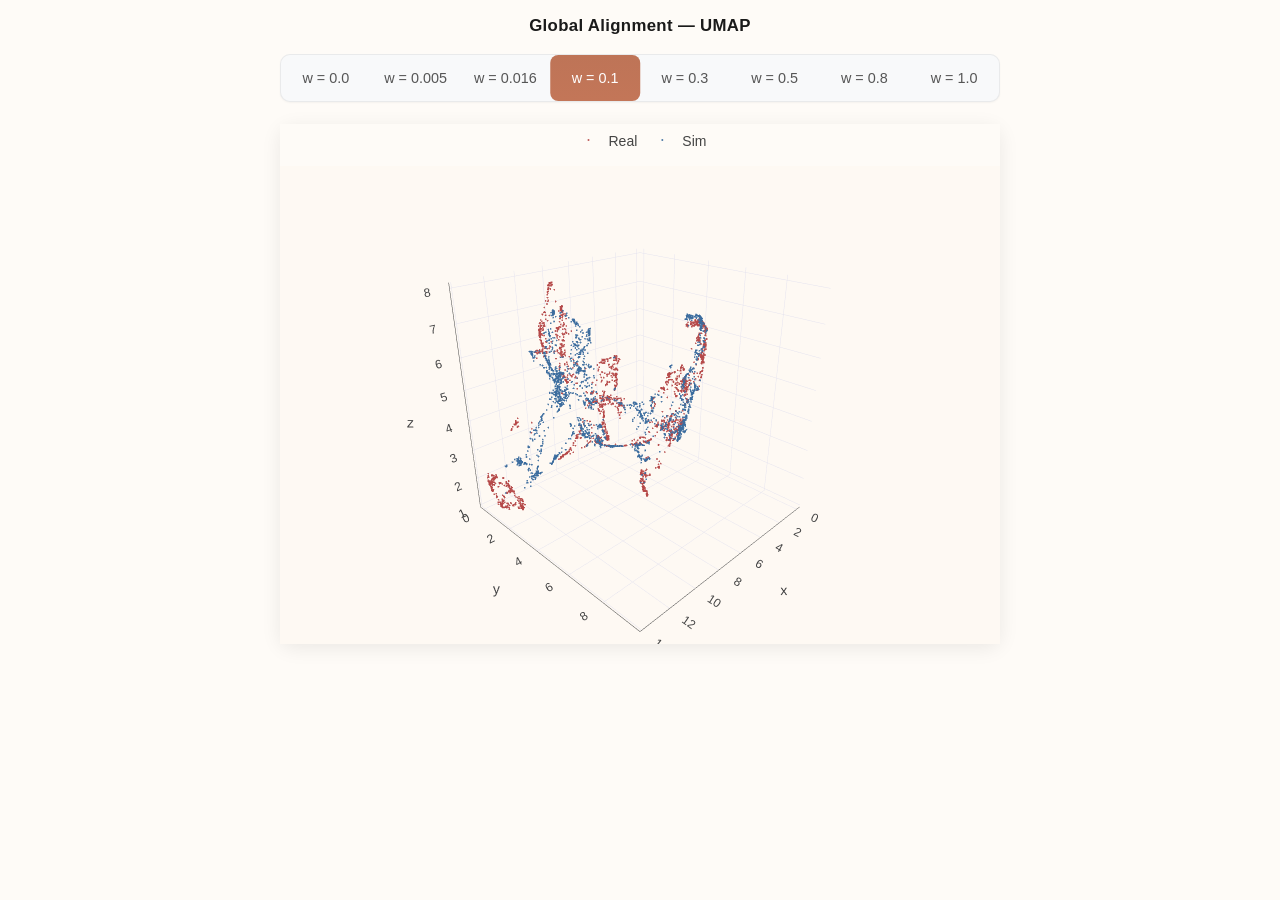
==== files/umap3d_deep_mugcleanup.html @ 3ef74d02 "Initial website deployment" ====
<!DOCTYPE html>
<html lang="en">
<head>
  <meta charset="utf-8">
  <script>
    (function() {
      var getContext = HTMLCanvasElement.prototype.getContext;
      HTMLCanvasElement.prototype.getContext = function(type, attrs) {
        if (type === '2d') {
          attrs = (attrs && typeof attrs === 'object') ? Object.assign({ willReadFrequently: true }, attrs) : { willReadFrequently: true };
          return getContext.call(this, type, attrs);
        }
        return getContext.apply(this, arguments);
      };
    })();
  </script>
  <script src="https://cdn.plot.ly/plotly-2.27.0.min.js"></script>
  <style>
    * { box-sizing: border-box; }
    body { margin: 0; padding: 16px; font-family: 'Source Sans 3', -apple-system, sans-serif; background: #fefbf7; }
    .umap-title { text-align: center; font-size: 1.05rem; font-weight: 600; color: #1a1a1a; margin-bottom: 18px; letter-spacing: 0.02em; }
    .umap-btn-row { display: flex; justify-content: center; margin-bottom: 22px; width: 100%; max-width: 720px; margin-left: auto; margin-right: auto; }
    .segmented-btn-group {
      position: relative; display: flex; width: 100%; min-height: 48px;
      border-radius: 10px; overflow: hidden;
      border: 1px solid rgba(0, 0, 0, 0.06); background: #f8f9fa;
      box-shadow: 0 1px 2px rgba(0, 0, 0, 0.04);
    }
    .segmented-btn-slider {
      position: absolute; left: 0; top: 0; height: 100%;
      width: calc(100% / var(--segmented-count, 8));
      transform: translateX(calc(var(--segmented-active, 0) * 100%));
      transition: transform 0.3s cubic-bezier(0.4, 0, 0.2, 1);
      background: linear-gradient(180deg, #be7457 0%, #c37658 100%); border-radius: 8px;
      pointer-events: none; z-index: 0;
    }
    .segmented-btn {
      position: relative; z-index: 1; flex: 1;
      padding: 0.6rem 0.5rem; font-size: 0.9rem; font-weight: 500;
      border: none; background: transparent; color: #555;
      cursor: pointer; transition: color 0.2s ease; font-family: inherit;
    }
    .segmented-btn:hover:not(.is-active) { color: #a84822; }
    .segmented-btn.is-active { color: #fff; }
    .umap-plot-container { display: flex; justify-content: center; width: 100%; }
    #plotly-umap { width: 100%; max-width: 720px; height: 520px; border-radius: 12px; box-shadow: 0 4px 20px rgba(0,0,0,0.08); background: #fef9f3; }
    .umap-loading { text-align: center; color: #6b7280; padding: 2rem; }
    .umap-error { color: #b54848; padding: 1rem; text-align: center; }
  </style>
</head>
<body>
  <div class="umap-title">Global Alignment — UMAP</div>
  <div class="umap-btn-row">
    <div class="segmented-btn-group" role="group" aria-label="Mixing ratio" style="--segmented-count: 8; --segmented-active: 3;">
      <div class="segmented-btn-slider" aria-hidden="true"></div>
      <button class="segmented-btn" data-ratio="0.0" type="button">w = 0.0</button>
      <button class="segmented-btn" data-ratio="0.005" type="button">w = 0.005</button>
      <button class="segmented-btn" data-ratio="0.016" type="button">w = 0.016</button>
      <button class="segmented-btn is-active" data-ratio="0.1" type="button">w = 0.1</button>
      <button class="segmented-btn" data-ratio="0.3" type="button">w = 0.3</button>
      <button class="segmented-btn" data-ratio="0.5" type="button">w = 0.5</button>
      <button class="segmented-btn" data-ratio="0.8" type="button">w = 0.8</button>
      <button class="segmented-btn" data-ratio="1.0" type="button">w = 1.0</button>
    </div>
  </div>
  <div class="umap-plot-container">
    <div id="plotly-umap" class="umap-loading"></div>
  </div>

  <script>
(function() {
  var DATA_DIR = 'umap_data_deep/mugcleanup';
  var RATIOS = ['0.0', '0.005', '0.016', '0.1', '0.3', '0.5', '0.8', '1.0'];
  var dataByRatio = {};
  var plotDiv = document.getElementById('plotly-umap');

  var sceneOpts = {
    xaxis: { showgrid: true, gridcolor: 'rgba(0.35,0.35,0.4,0.45)', showticklabels: true, showline: true, zeroline: false, backgroundcolor: '#fef9f3' },
    yaxis: { showgrid: true, gridcolor: 'rgba(0.35,0.35,0.4,0.45)', showticklabels: true, showline: true, zeroline: false, backgroundcolor: '#fef9f3' },
    zaxis: { showgrid: true, gridcolor: 'rgba(0.35,0.35,0.4,0.45)', showticklabels: true, showline: true, zeroline: false, backgroundcolor: '#fef9f3' },
    aspectmode: 'cube',
    camera: { eye: { x: 1.5, y: 1.5, z: 1.0 }, projection: { type: 'perspective' } },
    bgcolor: '#fef9f3'
  };

  function makeTrace(name, x, y, z, color) {
    return {
      x: x, y: y, z: z,
      mode: 'markers',
      name: name,
      type: 'scatter3d',
      marker: { size: 1, color: color, opacity: 0.9, line: { width: 0 } },
      hovertemplate: name + '<br>x=%{x:.3f}<br>y=%{y:.3f}<br>z=%{z:.3f}<extra></extra>'
    };
  }

  function buildPlotData(json) {
    return [
      makeTrace('Real', json.real.x, json.real.y, json.real.z, '#b54848'),
      makeTrace('Sim', json.sim.x, json.sim.y, json.sim.z, '#3b6c9e')
    ];
  }

  function plot(ratio) {
    var d = dataByRatio[ratio];
    if (!d) return;
    plotDiv.classList.remove('umap-loading');
    var plotData = buildPlotData(d);
    var layout = {
      scene: sceneOpts,
      margin: { l: 0, r: 0, t: 40, b: 0 },
      legend: { orientation: 'h', yanchor: 'bottom', y: 1.02, xanchor: 'center', x: 0.5, font: { size: 14 } },
      paper_bgcolor: '#fefbf7',
      width: 720,
      height: 520,
      autosize: true
    };
    if (plotDiv.data) {
      Plotly.react(plotDiv, plotData, layout, { responsive: true });
    } else {
      Plotly.newPlot(plotDiv, plotData, layout, { responsive: true });
    }
  }

  function selectRatio(ratio) {
    var btns = document.querySelectorAll('.segmented-btn[data-ratio]');
    var group = document.querySelector('.segmented-btn-group');
    btns.forEach(function(b, i) {
      b.classList.remove('is-active');
      if (b.getAttribute('data-ratio') === ratio) {
        b.classList.add('is-active');
        if (group) group.style.setProperty('--segmented-active', i);
      }
    });
    plot(ratio);
  }

  function loadAll() {
    var pending = RATIOS.length;
    if (pending === 0) {
      plot(RATIOS[3]);
      return;
    }
    RATIOS.forEach(function(ratio) {
      fetch(DATA_DIR + '/' + ratio + '.json')
        .then(function(r) { return r.json(); })
        .then(function(json) {
          dataByRatio[ratio] = json;
          pending--;
          if (pending === 0) {
            plot(RATIOS[3]);
            document.querySelectorAll('.segmented-btn[data-ratio]').forEach(function(btn) {
              btn.addEventListener('click', function() {
                selectRatio(this.getAttribute('data-ratio'));
              });
            });
          }
        })
        .catch(function(err) {
          plotDiv.classList.add('umap-error');
          plotDiv.classList.remove('umap-loading');
          plotDiv.textContent = 'Failed to load ' + ratio + '.json: ' + err.message;
        });
    });
  }

  if (typeof Plotly !== 'undefined') {
    loadAll();
  } else {
    window.addEventListener('load', loadAll);
  }
})();
  </script>
</body>
</html>
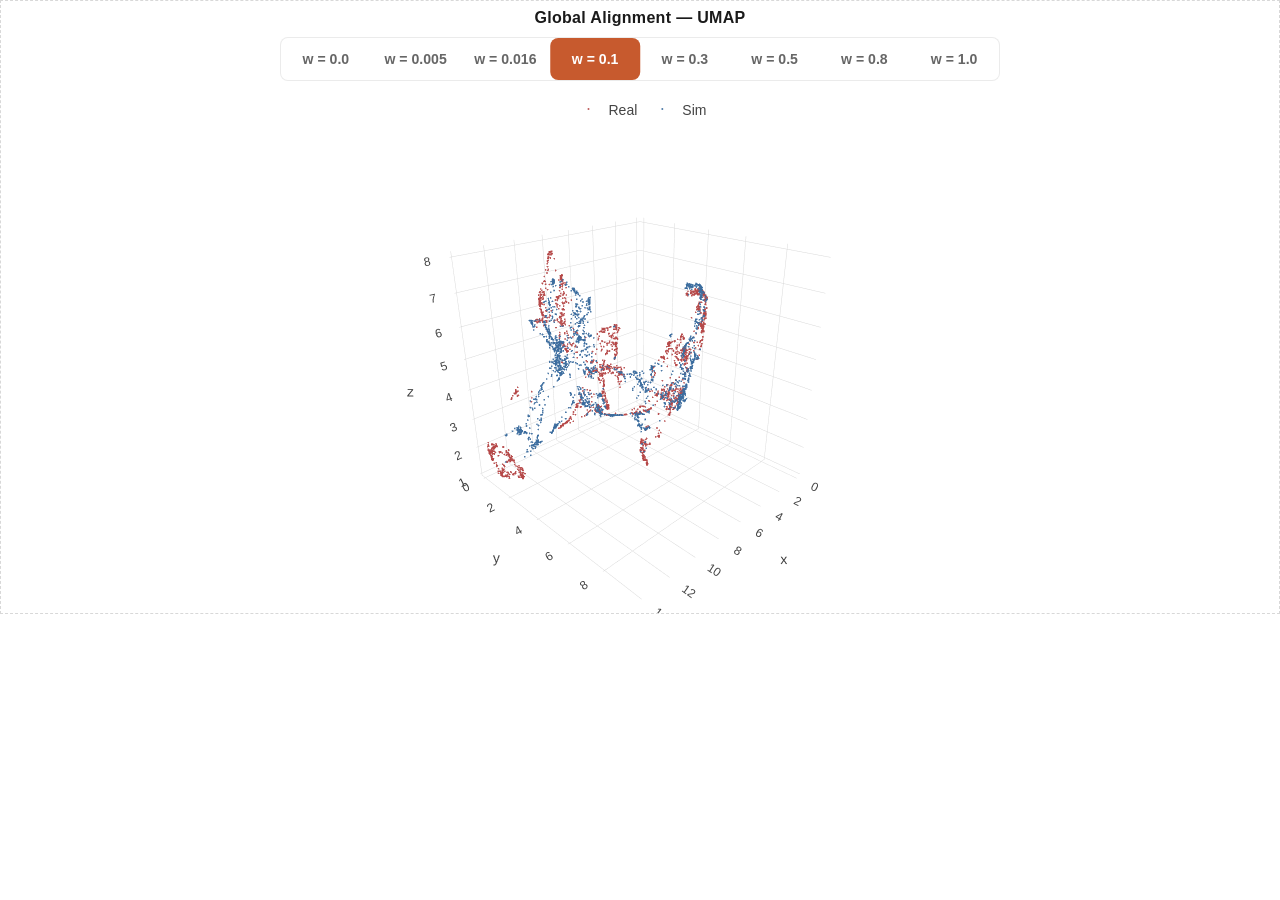
==== commit 7779bf4a: "website beautification" ====
--- a/files/umap3d_deep_mugcleanup.html
+++ b/files/umap3d_deep_mugcleanup.html
@@ -17,34 +17,33 @@
   <script src="https://cdn.plot.ly/plotly-2.27.0.min.js"></script>
   <style>
     * { box-sizing: border-box; }
-    body { margin: 0; padding: 16px; font-family: 'Source Sans 3', -apple-system, sans-serif; background: #fefbf7; }
-    .umap-title { text-align: center; font-size: 1.05rem; font-weight: 600; color: #1a1a1a; margin-bottom: 18px; letter-spacing: 0.02em; }
-    .umap-btn-row { display: flex; justify-content: center; margin-bottom: 22px; width: 100%; max-width: 720px; margin-left: auto; margin-right: auto; }
+    body { margin: 0; padding: 0; font-family: 'Source Sans 3', -apple-system, sans-serif; background: transparent; border: 1px dashed rgba(0,0,0,0.15); }
+    .umap-title { text-align: center; font-size: 1.0rem; font-weight: 600; color: #1a1a1a; margin: 8px 0 10px; letter-spacing: 0.02em; }
+    .umap-btn-row { display: flex; justify-content: center; margin: 8px auto 12px; width: 100%; max-width: 100%; }
     .segmented-btn-group {
-      position: relative; display: flex; width: 100%; min-height: 48px;
-      border-radius: 10px; overflow: hidden;
-      border: 1px solid rgba(0, 0, 0, 0.06); background: #f8f9fa;
-      box-shadow: 0 1px 2px rgba(0, 0, 0, 0.04);
+      position: relative; display: flex; width: 100%; max-width: 720px; min-height: 44px;
+      border-radius: 8px; overflow: hidden;
+      border: 1px solid rgba(0,0,0,0.08); background: #fff;
     }
     .segmented-btn-slider {
       position: absolute; left: 0; top: 0; height: 100%;
       width: calc(100% / var(--segmented-count, 8));
       transform: translateX(calc(var(--segmented-active, 0) * 100%));
       transition: transform 0.3s cubic-bezier(0.4, 0, 0.2, 1);
-      background: linear-gradient(180deg, #be7457 0%, #c37658 100%); border-radius: 8px;
+      background: #c75a2e; border-radius: 8px; opacity: 1;
       pointer-events: none; z-index: 0;
     }
     .segmented-btn {
       position: relative; z-index: 1; flex: 1;
-      padding: 0.6rem 0.5rem; font-size: 0.9rem; font-weight: 500;
-      border: none; background: transparent; color: #555;
+      padding: 0.55rem 0.5rem; font-size: 0.88rem; font-weight: 600;
+      border: none; background: transparent; color: #666;
       cursor: pointer; transition: color 0.2s ease; font-family: inherit;
     }
-    .segmented-btn:hover:not(.is-active) { color: #a84822; }
+    .segmented-btn:hover:not(.is-active) { color: #1a1a1a; }
     .segmented-btn.is-active { color: #fff; }
     .umap-plot-container { display: flex; justify-content: center; width: 100%; }
-    #plotly-umap { width: 100%; max-width: 720px; height: 520px; border-radius: 12px; box-shadow: 0 4px 20px rgba(0,0,0,0.08); background: #fef9f3; }
-    .umap-loading { text-align: center; color: #6b7280; padding: 2rem; }
+    #plotly-umap { width: 100%; max-width: 100%; height: 520px; border-radius: 0; box-shadow: none; background: transparent; }
+    .umap-loading { text-align: center; color: #6b7280; padding: 1rem; }
     .umap-error { color: #b54848; padding: 1rem; text-align: center; }
   </style>
 </head>
@@ -75,12 +74,12 @@
   var plotDiv = document.getElementById('plotly-umap');
 
   var sceneOpts = {
-    xaxis: { showgrid: true, gridcolor: 'rgba(0.35,0.35,0.4,0.45)', showticklabels: true, showline: true, zeroline: false, backgroundcolor: '#fef9f3' },
-    yaxis: { showgrid: true, gridcolor: 'rgba(0.35,0.35,0.4,0.45)', showticklabels: true, showline: true, zeroline: false, backgroundcolor: '#fef9f3' },
-    zaxis: { showgrid: true, gridcolor: 'rgba(0.35,0.35,0.4,0.45)', showticklabels: true, showline: true, zeroline: false, backgroundcolor: '#fef9f3' },
+    xaxis: { showgrid: true, gridcolor: 'rgba(0,0,0,0.15)', showticklabels: true, showline: false, zeroline: false, backgroundcolor: 'rgba(0,0,0,0)' },
+    yaxis: { showgrid: true, gridcolor: 'rgba(0,0,0,0.15)', showticklabels: true, showline: false, zeroline: false, backgroundcolor: 'rgba(0,0,0,0)' },
+    zaxis: { showgrid: true, gridcolor: 'rgba(0,0,0,0.15)', showticklabels: true, showline: false, zeroline: false, backgroundcolor: 'rgba(0,0,0,0)' },
     aspectmode: 'cube',
     camera: { eye: { x: 1.5, y: 1.5, z: 1.0 }, projection: { type: 'perspective' } },
-    bgcolor: '#fef9f3'
+    bgcolor: 'rgba(0,0,0,0)'
   };
 
   function makeTrace(name, x, y, z, color) {
@@ -108,10 +107,10 @@
     var plotData = buildPlotData(d);
     var layout = {
       scene: sceneOpts,
-      margin: { l: 0, r: 0, t: 40, b: 0 },
+      margin: { l: 0, r: 0, t: 30, b: 0 },
       legend: { orientation: 'h', yanchor: 'bottom', y: 1.02, xanchor: 'center', x: 0.5, font: { size: 14 } },
-      paper_bgcolor: '#fefbf7',
-      width: 720,
+      paper_bgcolor: 'rgba(0,0,0,0)',
+      width: undefined,
       height: 520,
       autosize: true
     };
